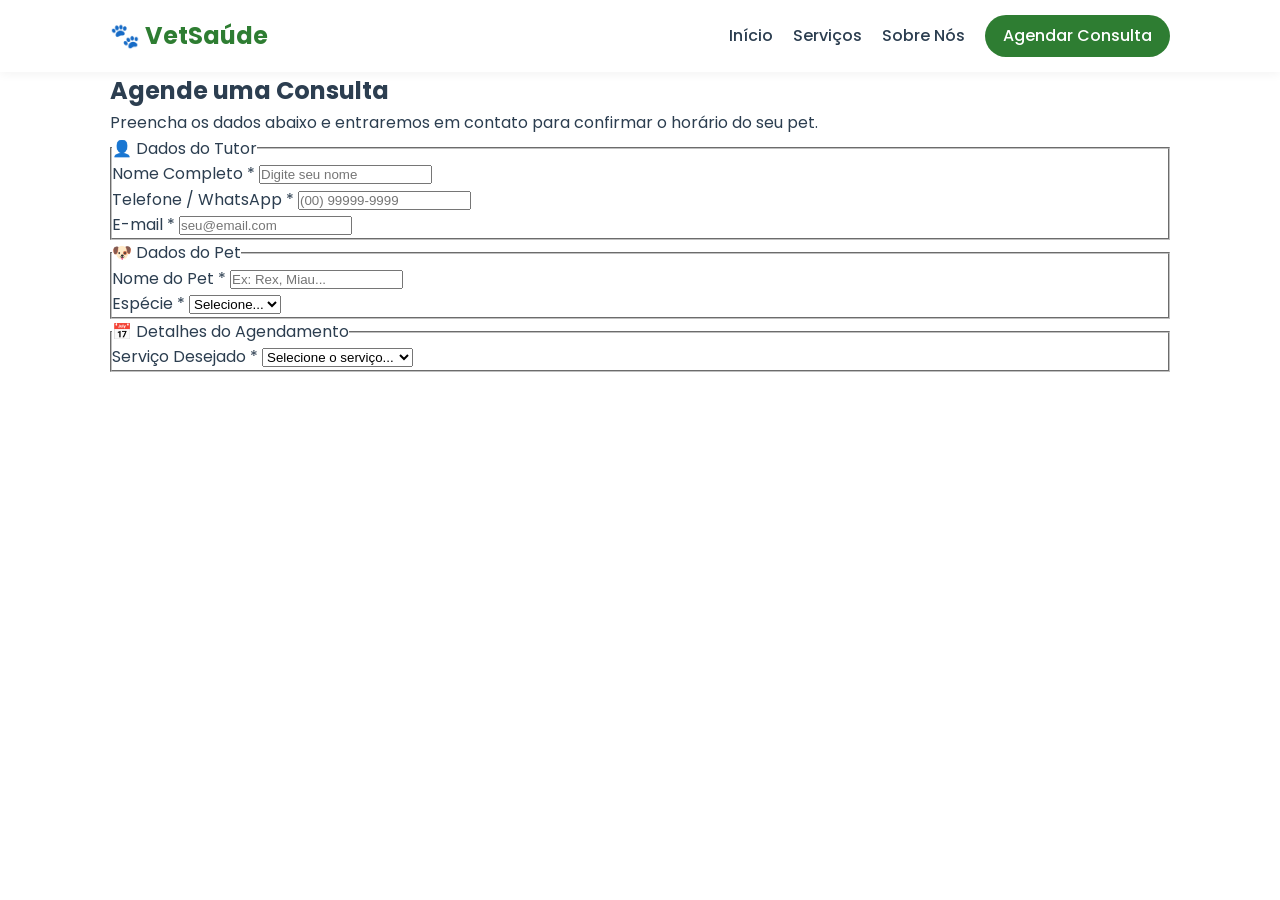
==== agendamentos.html @ 67315372 "Create agendamentos.html" ====
<!DOCTYPE html>
<html lang="pt-BR">
<head>
  <meta charset="UTF-8">
  <meta name="viewport" content="width=device-width, initial-scale=1.0">
  <title>Agendar Consulta — VetSaúde</title>
  <link rel="stylesheet" href="style.css">
  <link rel="preconnect" href="https://fonts.googleapis.com">
  <link rel="preconnect" href="https://fonts.gstatic.com" crossorigin>
  <link href="https://fonts.googleapis.com/css2?family=Poppins:wght@300;400;600;700&display=swap" rel="stylesheet">
</head>
<body>

  <header class="header">
    <div class="container nav-container">
      <a href="index.html" class="logo">🐾 VetSaúde</a>
      <nav class="nav-links">
        <a href="index.html#inicio">Início</a>
        <a href="index.html#servicos">Serviços</a>
        <a href="index.html#sobre">Sobre Nós</a>
        <a href="agendamentos.html" class="btn-primary">Agendar Consulta</a>
      </nav>
    </div>
  </header>

  <section class="booking-section">
    <div class="container">
      <div class="form-wrapper">
        <h1 class="form-title">Agende uma Consulta</h1>
        <p class="form-subtitle">Preencha os dados abaixo e entraremos em contato para confirmar o horário do seu pet.</p>

        <form action="#" method="POST" class="booking-form">
          
          <fieldset class="form-group-set">
            <legend>👤 Dados do Tutor</legend>
            
            <div class="form-row">
              <div class="form-control">
                <label for="nome-tutor">Nome Completo *</label>
                <input type="text" id="nome-tutor" name="nome_tutor" placeholder="Digite seu nome" required>
              </div>

              <div class="form-control">
                <label for="telefone">Telefone / WhatsApp *</label>
                <input type="tel" id="telefone" name="telefone" placeholder="(00) 99999-9999" required>
              </div>
            </div>

            <div class="form-control">
              <label for="email">E-mail *</label>
              <input type="email" id="email" name="email" placeholder="seu@email.com" required>
            </div>
          </fieldset>

          <fieldset class="form-group-set">
            <legend>🐶 Dados do Pet</legend>

            <div class="form-row">
              <div class="form-control">
                <label for="nome-pet">Nome do Pet *</label>
                <input type="text" id="nome-pet" name="nome_pet" placeholder="Ex: Rex, Miau..." required>
              </div>

              <div class="form-control">
                <label for="tipo-pet">Espécie *</label>
                <select id="tipo-pet" name="tipo_pet" required>
                  <option value="" disabled selected>Selecione...</option>
                  <option value="Cão">Cão</option>
                  <option value="Gato">Gato</option>
                  <option value="Ave">Ave</option>
                  <option value="Outro">Outro</option>
                </select>
              </div>
            </div>
          </fieldset>

          <fieldset class="form-group-set">
            <legend>📅 Detalhes do Agendamento</legend>

            <div class="form-row">
              <div class="form-control">
                <label for="servico">Serviço Desejado *</label>
                <select id="servico" name="servico" required>
                  <option value="" disabled selected>Selecione o serviço...</option>
                  <option value="Consulta Geral">Consulta Geral</option>
                  <option value="Vacinação">Vacinação</option>
                  <option value="Exames">Exames Laboratoriais</option>
                  <option value="Cirurgia">Avaliação Cirúrgica</option>
                </select>
              </div>
---- style.css ----
/* --- Reset Básico e Variáveis --- */
:root {
  --primary-color: #2e7d32;     /* Verde principal */
  --primary-hover: #1b5e20;     /* Verde escuro para hover */
  --accent-color: #81c784;      /* Verde claro suave */
  --text-dark: #2c3e50;         /* Texto principal */
  --text-light: #666666;        /* Texto secundário */
  --bg-light: #f4f9f4;          /* Fundo suave */
  --bg-white: #ffffff;
  --shadow: 0 4px 12px rgba(0, 0, 0, 0.08);
  --radius: 12px;
}

* {
  margin: 0;
  padding: 0;
  box-sizing: border-box;
}

body {
  font-family: 'Poppins', sans-serif;
  color: var(--text-dark);
  background-color: var(--bg-white);
  line-height: 1.6;
}

.container {
  max-width: 1100px;
  margin: 0 auto;
  padding: 0 20px;
}

/* --- Cabeçalho & Navegação --- */
.header {
  background-color: var(--bg-white);
  box-shadow: 0 2px 10px rgba(0, 0, 0, 0.05);
  position: sticky;
  top: 0;
  z-index: 100;
}

.nav-container {
  display: flex;
  justify-content: space-between;
  align-items: center;
  padding: 15px 20px;
}

.logo {
  font-size: 1.5rem;
  font-weight: 700;
  color: var(--primary-color);
  text-decoration: none;
}

.nav-links {
  display: flex;
  align-items: center;
  gap: 20px;
}

.nav-links a {
  text-decoration: none;
  color: var(--text-dark);
  font-weight: 500;
  transition: color 0.3s ease;
}

.nav-links a:hover {
  color: var(--primary-color);
}

/* Botões */
.btn-primary {
  background-color: var(--primary-color) !important;
  color: #fff !important;
  padding: 8px 18px;
  border-radius: 25px;
  transition: background-color 0.3s ease !important;
}

.btn-primary:hover {
  background-color: var(--primary-hover) !important;
}

.btn-secondary {
  display: inline-block;
  background-color: var(--primary-color);
  color: #fff;
  padding: 12px 28px;
  border-radius: 30px;
  text-decoration: none;
  font-weight: 600;
  margin-top: 15px;
  transition: background-color 0.3s ease;
}

.btn-secondary:hover {
  background-color: var(--primary-hover);
}

/* --- Hero Section --- */
.hero {
  background: linear-gradient(135deg, rgba(46, 125, 50, 0.1), rgba(129, 199, 132, 0.2));
  padding: 100px 0;
  text-align: center;
}

.hero-content {
  max-width: 750px;
}

.hero h1 {
  font-size: 2.8rem;
  font-weight: 700;
  color: var(--primary-color);
  margin-bottom: 20px;
}

.hero p {
  font-size: 1.15rem;
  color: var(--text-light);
}

/* --- Seção Serviços --- */
.services {
  padding: 80px 0;
  background-color: var(--bg-light);
}

.section-title {
  text-align: center;
  font-size: 2rem;
  color: var(--primary-color);
  margin-bottom: 40px;
}

.services-grid {
  display: grid;
  grid-template-columns: repeat(auto-fit, minmax(230px, 1fr));
  gap: 25px;
}

.service-card {
  background-color: var(--bg-white);
  padding: 30px 20px;
  border-radius: var(--radius);
  box-shadow: var(--shadow);
  text-align: center;
  transition: transform 0.3s ease;
}

.service-card:hover {
  transform: translateY(-5px);
}

.service-card .icon {
  font-size: 2.5rem;
  margin-bottom: 15px;
}

.service-card h3 {
  font-size: 1.25rem;
  margin-bottom: 10px;
  color: var(--text-dark);
}

.service-card p {
  font-size: 0.95rem;
  color: var(--text-light);
}

/* --- Seção Sobre --- */
.about {
  padding: 80px 0;
  text-align: center;
}

.about-content {
  max-width: 800px;
}

.about h2 {
  font-size: 2rem;
  color: var(--primary-color);
  margin-bottom: 20px;
}

.about p {
  font-size: 1.1rem;
  color: var(--text-light);
}

/* --- Rodapé --- */
.footer {
  background-color: #1e3a1e;
  color: #fff;
  padding: 40px 0 20px;
}

.footer-content {
  text-align: center;
}

.footer-info h3 {
  font-size: 1.3rem;
  margin-bottom: 15px;
  color: var(--accent-color);
}

.footer-info p {
  font-size: 0.95rem;
  margin-bottom: 8px;
  opacity: 0.9;
}

.copyright {
  margin-top: 30px;
  font-size: 0.85rem;
  opacity: 0.6;
  border-top: 1px solid rgba(255, 255, 255, 0.1);
  padding-top: 15px;
}

/* --- Responsividade (Dispositivos Móveis) --- */
@media (max-width: 768px) {
  .nav-container {
    flex-direction: column;
    gap: 15px;
  }

  .hero h1 {
    font-size: 2rem;
  }

  .services-grid {
    grid-template-columns: 1fr;
  }
}
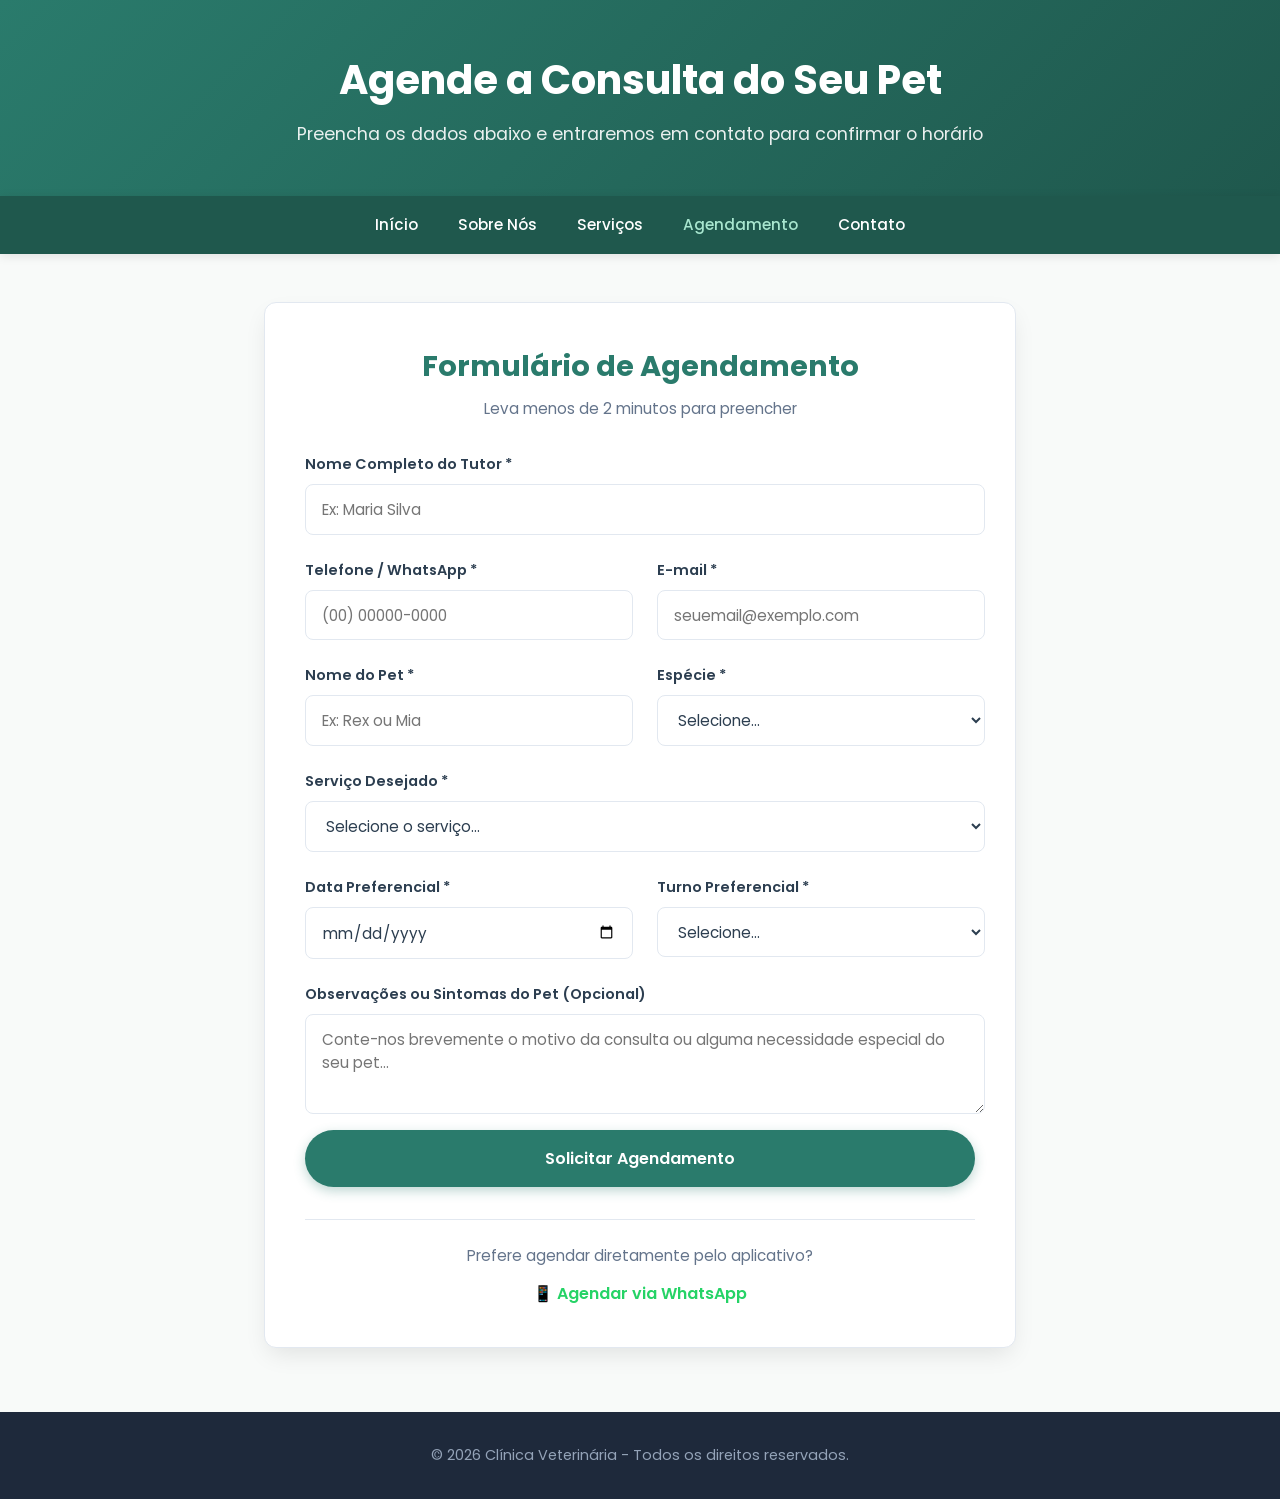
==== commit 2e90a56e: "Update agendamentos.html" ====
--- a/agendamentos.html
+++ b/agendamentos.html
@@ -1,90 +1,359 @@
 <!DOCTYPE html>
 <html lang="pt-BR">
 <head>
-  <meta charset="UTF-8">
-  <meta name="viewport" content="width=device-width, initial-scale=1.0">
-  <title>Agendar Consulta — VetSaúde</title>
-  <link rel="stylesheet" href="style.css">
-  <link rel="preconnect" href="https://fonts.googleapis.com">
-  <link rel="preconnect" href="https://fonts.gstatic.com" crossorigin>
-  <link href="https://fonts.googleapis.com/css2?family=Poppins:wght@300;400;600;700&display=swap" rel="stylesheet">
+    <meta charset="UTF-8">
+    <meta name="viewport" content="width=device-width, initial-scale=1.0">
+    <meta name="description" content="Agende uma consulta para o seu pet. Atendimento rápido e simplificado na nossa Clínica Veterinária.">
+    <title>Agendamento | Clínica Veterinária</title>
+    
+    <link rel="preconnect" href="https://fonts.googleapis.com">
+    <link rel="preconnect" href="https://fonts.gstatic.com" crossorigin>
+    <link href="https://fonts.googleapis.com/css2?family=Poppins:wght@400;500;600;700&display=swap" rel="stylesheet">
+
+    <style>
+        /* Variáveis Globais */
+        :root {
+            --primary-color: #2a7b6c;
+            --primary-dark: #1f584d;
+            --accent-color: #a8e6cf;
+            --bg-color: #f8faf9;
+            --card-bg: #ffffff;
+            --text-main: #2c3e50;
+            --text-muted: #64748b;
+            --border-color: #e2e8f0;
+            --shadow-sm: 0 4px 6px -1px rgba(0, 0, 0, 0.05);
+            --shadow-lg: 0 10px 25px -5px rgba(0, 0, 0, 0.1);
+            --radius: 12px;
+        }
+
+        * {
+            margin: 0;
+            padding: 0;
+            box-sizing: border-box;
+            font-family: 'Poppins', sans-serif;
+        }
+
+        body {
+            background-color: var(--bg-color);
+            color: var(--text-main);
+            line-height: 1.6;
+        }
+
+        /* Cabeçalho */
+        header {
+            background: linear-gradient(135deg, var(--primary-color), var(--primary-dark));
+            color: white;
+            padding: 3rem 1.5rem;
+            text-align: center;
+        }
+
+        header h1 {
+            font-size: 2.5rem;
+            font-weight: 700;
+            margin-bottom: 0.5rem;
+        }
+
+        header p {
+            font-size: 1.1rem;
+            opacity: 0.9;
+        }
+
+        /* Navegação */
+        nav {
+            background-color: var(--primary-dark);
+            padding: 1rem;
+            text-align: center;
+            position: sticky;
+            top: 0;
+            z-index: 100;
+            box-shadow: 0 2px 10px rgba(0,0,0,0.1);
+        }
+
+        nav a {
+            color: white;
+            text-decoration: none;
+            margin: 0 18px;
+            font-weight: 500;
+            font-size: 0.95rem;
+            transition: color 0.2s ease;
+        }
+
+        nav a:hover,
+        nav a.active {
+            color: var(--accent-color);
+        }
+
+        /* Estrutura Principal */
+        .container {
+            max-width: 800px;
+            margin: 3rem auto;
+            padding: 0 1.5rem;
+        }
+
+        .form-card {
+            background-color: var(--card-bg);
+            border-radius: var(--radius);
+            padding: 2.5rem;
+            box-shadow: var(--shadow-lg);
+            border: 1px solid var(--border-color);
+        }
+
+        .form-header {
+            text-align: center;
+            margin-bottom: 2rem;
+        }
+
+        .form-header h2 {
+            color: var(--primary-color);
+            font-size: 1.8rem;
+            margin-bottom: 0.5rem;
+        }
+
+        .form-header p {
+            color: var(--text-muted);
+            font-size: 0.95rem;
+        }
+
+        /* Formulário */
+        .form-grid {
+            display: grid;
+            grid-template-columns: 1fr 1fr;
+            gap: 1.5rem;
+        }
+
+        .form-group {
+            display: flex;
+            flex-direction: column;
+        }
+
+        .form-group.full-width {
+            grid-column: span 2;
+        }
+
+        label {
+            font-weight: 600;
+            font-size: 0.9rem;
+            margin-bottom: 0.5rem;
+            color: var(--text-main);
+        }
+
+        input, select, textarea {
+            padding: 0.8rem 1rem;
+            border: 1px solid var(--border-color);
+            border-radius: 8px;
+            font-size: 0.95rem;
+            color: var(--text-main);
+            background-color: #fff;
+            transition: border-color 0.2s ease, box-shadow 0.2s ease;
+            outline: none;
+        }
+
+        input:focus, select:focus, textarea:focus {
+            border-color: var(--primary-color);
+            box-shadow: 0 0 0 3px rgba(42, 123, 108, 0.15);
+        }
+
+        textarea {
+            resize: vertical;
+            min-height: 100px;
+        }
+
+        /* Botão de Envio */
+        .submit-btn {
+            background-color: var(--primary-color);
+            color: white;
+            border: none;
+            padding: 1rem 2rem;
+            border-radius: 30px;
+            font-size: 1rem;
+            font-weight: 600;
+            cursor: pointer;
+            width: 100%;
+            margin-top: 1rem;
+            transition: background-color 0.2s ease, transform 0.2s ease;
+            box-shadow: 0 4px 12px rgba(42, 123, 108, 0.3);
+        }
+
+        .submit-btn:hover {
+            background-color: var(--primary-dark);
+            transform: translateY(-2px);
+        }
+
+        /* Alternativa do WhatsApp */
+        .whatsapp-opt {
+            text-align: center;
+            margin-top: 2rem;
+            padding-top: 1.5rem;
+            border-top: 1px solid var(--border-color);
+        }
+
+        .whatsapp-opt p {
+            color: var(--text-muted);
+            font-size: 0.95rem;
+            margin-bottom: 0.8rem;
+        }
+
+        .whatsapp-btn {
+            display: inline-flex;
+            align-items: center;
+            gap: 0.5rem;
+            color: #25D366;
+            text-decoration: none;
+            font-weight: 600;
+            transition: opacity 0.2s ease;
+        }
+
+        .whatsapp-btn:hover {
+            opacity: 0.8;
+        }
+
+        /* Rodapé */
+        footer {
+            background-color: #1e293b;
+            color: #94a3b8;
+            text-align: center;
+            padding: 2rem 1rem;
+            margin-top: 4rem;
+            font-size: 0.9rem;
+        }
+
+        /* Responsividade */
+        @media (max-width: 600px) {
+            .form-grid {
+                grid-template-columns: 1fr;
+            }
+
+            .form-group.full-width {
+                grid-column: span 1;
+            }
+
+            .form-card {
+                padding: 1.5rem;
+            }
+
+            header h1 {
+                font-size: 1.8rem;
+            }
+
+            nav a {
+                display: inline-block;
+                margin: 5px 10px;
+            }
+        }
+    </style>
 </head>
 <body>
 
-  <header class="header">
-    <div class="container nav-container">
-      <a href="index.html" class="logo">🐾 VetSaúde</a>
-      <nav class="nav-links">
-        <a href="index.html#inicio">Início</a>
-        <a href="index.html#servicos">Serviços</a>
-        <a href="index.html#sobre">Sobre Nós</a>
-        <a href="agendamentos.html" class="btn-primary">Agendar Consulta</a>
-      </nav>
-    </div>
-  </header>
-
-  <section class="booking-section">
-    <div class="container">
-      <div class="form-wrapper">
-        <h1 class="form-title">Agende uma Consulta</h1>
-        <p class="form-subtitle">Preencha os dados abaixo e entraremos em contato para confirmar o horário do seu pet.</p>
-
-        <form action="#" method="POST" class="booking-form">
-          
-          <fieldset class="form-group-set">
-            <legend>👤 Dados do Tutor</legend>
-            
-            <div class="form-row">
-              <div class="form-control">
-                <label for="nome-tutor">Nome Completo *</label>
-                <input type="text" id="nome-tutor" name="nome_tutor" placeholder="Digite seu nome" required>
-              </div>
-
-              <div class="form-control">
-                <label for="telefone">Telefone / WhatsApp *</label>
-                <input type="tel" id="telefone" name="telefone" placeholder="(00) 99999-9999" required>
-              </div>
+    <header>
+        <h1>Agende a Consulta do Seu Pet</h1>
+        <p>Preencha os dados abaixo e entraremos em contato para confirmar o horário</p>
+    </header>
+
+    <nav aria-label="Navegação Principal">
+        <a href="index.html">Início</a>
+        <a href="sobre.html">Sobre Nós</a>
+        <a href="servicos.html">Serviços</a>
+        <a href="agendamentos.html" class="active">Agendamento</a>
+        <a href="contato.html">Contato</a>
+    </nav>
+
+    <main class="container">
+        
+        <div class="form-card">
+            <div class="form-header">
+                <h2>Formulário de Agendamento</h2>
+                <p>Leva menos de 2 minutos para preencher</p>
             </div>
 
-            <div class="form-control">
-              <label for="email">E-mail *</label>
-              <input type="email" id="email" name="email" placeholder="seu@email.com" required>
+            <form id="agendamentoForm" action="#" method="POST">
+                <div class="form-grid">
+                    
+                    <div class="form-group full-width">
+                        <label for="nome-tutor">Nome Completo do Tutor *</label>
+                        <input type="text" id="nome-tutor" name="nome-tutor" placeholder="Ex: Maria Silva" required>
+                    </div>
+
+                    <div class="form-group">
+                        <label for="telefone">Telefone / WhatsApp *</label>
+                        <input type="tel" id="telefone" name="telefone" placeholder="(00) 00000-0000" required>
+                    </div>
+
+                    <div class="form-group">
+                        <label for="email">E-mail *</label>
+                        <input type="email" id="email" name="email" placeholder="seuemail@exemplo.com" required>
+                    </div>
+
+                    <div class="form-group">
+                        <label for="nome-pet">Nome do Pet *</label>
+                        <input type="text" id="nome-pet" name="nome-pet" placeholder="Ex: Rex ou Mia" required>
+                    </div>
+
+                    <div class="form-group">
+                        <label for="especie">Espécie *</label>
+                        <select id="especie" name="especie" required>
+                            <option value="">Selecione...</option>
+                            <option value="Cão">Cão</option>
+                            <option value="Gato">Gato</option>
+                            <option value="Outro">Outro (Aves, Roedores, etc.)</option>
+                        </select>
+                    </div>
+
+                    <div class="form-group full-width">
+                        <label for="servico">Serviço Desejado *</label>
+                        <select id="servico" name="servico" required>
+                            <option value="">Selecione o serviço...</option>
+                            <option value="Consulta de Rotina">Consulta de Rotina</option>
+                            <option value="Vacinação">Vacinação</option>
+                            <option value="Exames Laboratoriais">Exames Laboratoriais</option>
+                            <option value="Cirurgia Geral">Cirurgia Geral</option>
+                            <option value="Estética e Banho">Estética e Banho</option>
+                            <option value="Outro">Outro serviço</option>
+                        </select>
+                    </div>
+
+                    <div class="form-group">
+                        <label for="data">Data Preferencial *</label>
+                        <input type="date" id="data" name="data" required>
+                    </div>
+
+                    <div class="form-group">
+                        <label for="horario">Turno Preferencial *</label>
+                        <select id="horario" name="horario" required>
+                            <option value="">Selecione...</option>
+                            <option value="Manhã">Manhã (08:00 - 12:00)</option>
+                            <option value="Tarde">Tarde (13:00 - 18:00)</option>
+                        </select>
+                    </div>
+
+                    <div class="form-group full-width">
+                        <label for="observacoes">Observações ou Sintomas do Pet (Opcional)</label>
+                        <textarea id="observacoes" name="observacoes" placeholder="Conte-nos brevemente o motivo da consulta ou alguma necessidade especial do seu pet..."></textarea>
+                    </div>
+
+                </div>
+
+                <button type="submit" class="submit-btn">Solicitar Agendamento</button>
+            </form>
+
+            <div class="whatsapp-opt">
+                <p>Prefere agendar diretamente pelo aplicativo?</p>
+                <a href="https://wa.me/5500000000000" class="whatsapp-btn" target="_blank" rel="noopener noreferrer">
+                    <span>📱 Agendar via WhatsApp</span>
+                </a>
             </div>
-          </fieldset>
-
-          <fieldset class="form-group-set">
-            <legend>🐶 Dados do Pet</legend>
-
-            <div class="form-row">
-              <div class="form-control">
-                <label for="nome-pet">Nome do Pet *</label>
-                <input type="text" id="nome-pet" name="nome_pet" placeholder="Ex: Rex, Miau..." required>
-              </div>
-
-              <div class="form-control">
-                <label for="tipo-pet">Espécie *</label>
-                <select id="tipo-pet" name="tipo_pet" required>
-                  <option value="" disabled selected>Selecione...</option>
-                  <option value="Cão">Cão</option>
-                  <option value="Gato">Gato</option>
-                  <option value="Ave">Ave</option>
-                  <option value="Outro">Outro</option>
-                </select>
-              </div>
-            </div>
-          </fieldset>
-
-          <fieldset class="form-group-set">
-            <legend>📅 Detalhes do Agendamento</legend>
-
-            <div class="form-row">
-              <div class="form-control">
-                <label for="servico">Serviço Desejado *</label>
-                <select id="servico" name="servico" required>
-                  <option value="" disabled selected>Selecione o serviço...</option>
-                  <option value="Consulta Geral">Consulta Geral</option>
-                  <option value="Vacinação">Vacinação</option>
-                  <option value="Exames">Exames Laboratoriais</option>
-                  <option value="Cirurgia">Avaliação Cirúrgica</option>
-                </select>
-              </div>
+        </div>
+
+    </main>
+
+    <footer>
+        <p>&copy; 2026 Clínica Veterinária - Todos os direitos reservados.</p>
+    </footer>
+
+    <script>
+        // Impede que o usuário selecione datas passadas no calendário
+        const today = new Date().toISOString().split('T')[0];
+        document.getElementById('data').setAttribute('min', today);
+    </script>
+
+</body>
+</html>
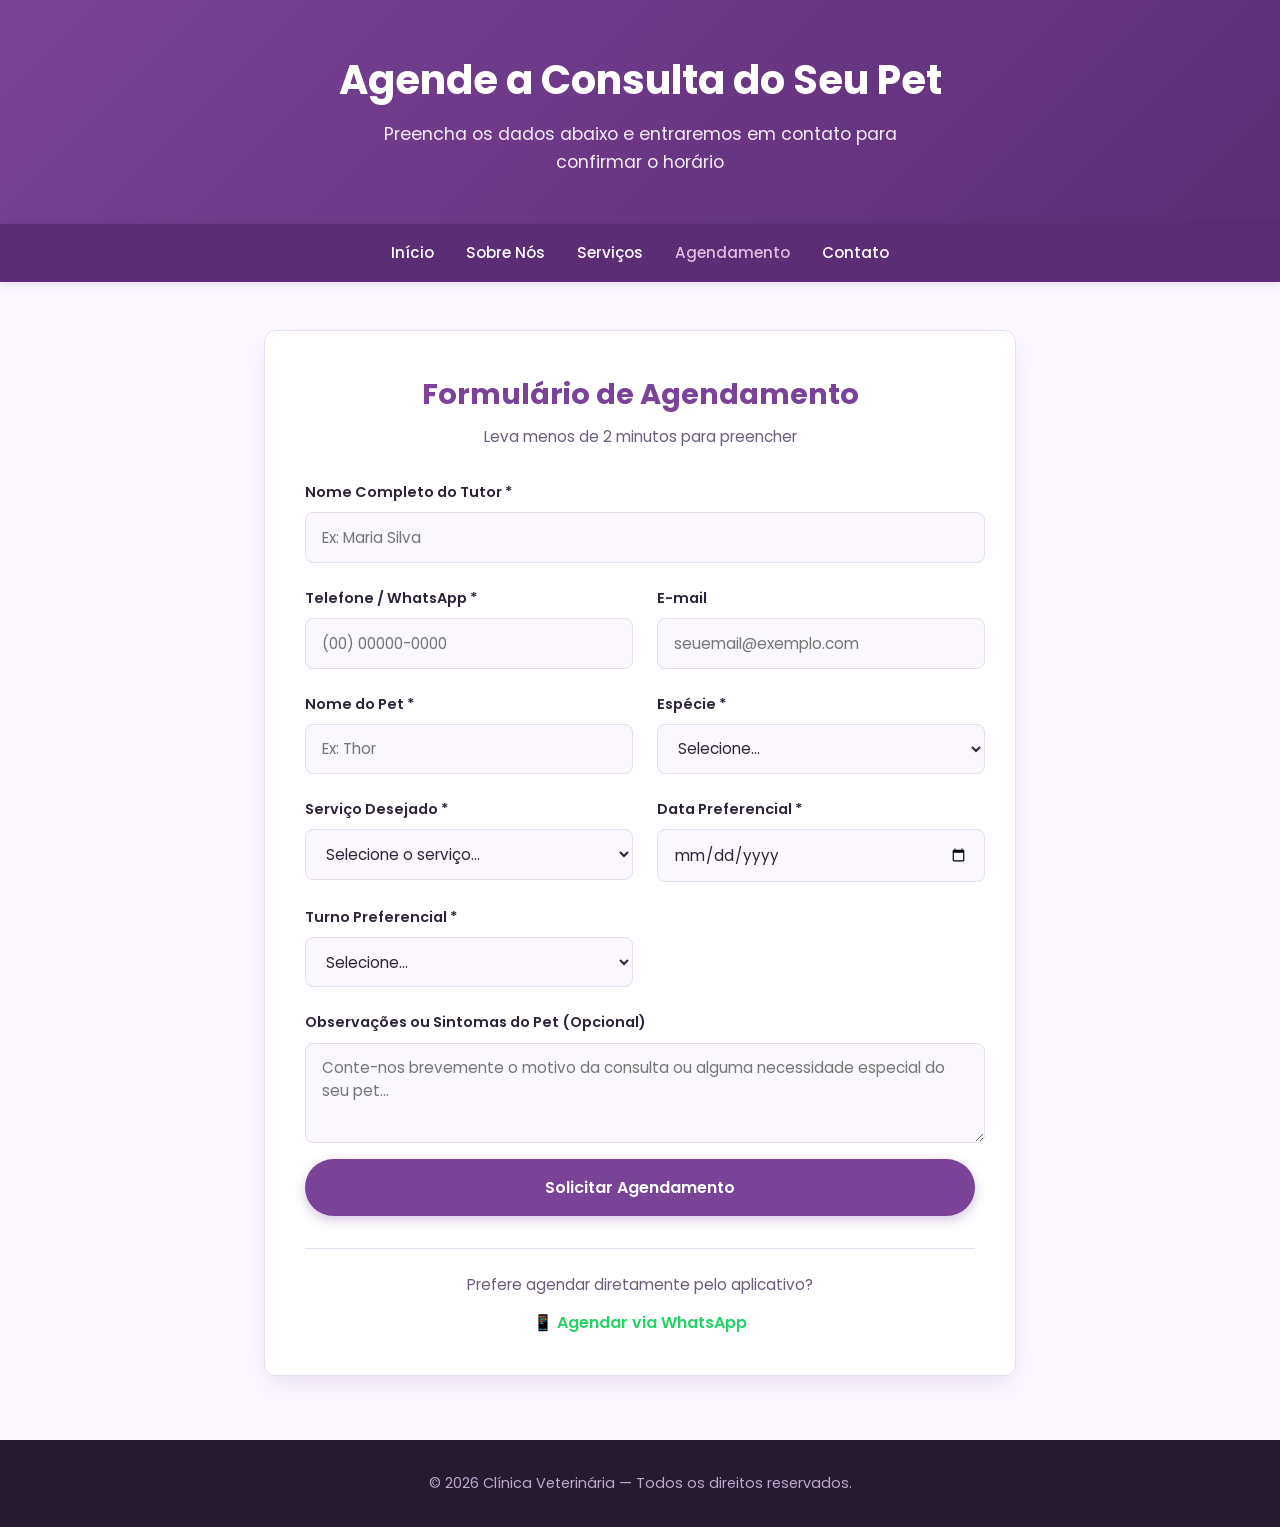
==== commit 90df029b: "Update agendamentos.html" ====
--- a/agendamentos.html
+++ b/agendamentos.html
@@ -9,238 +9,7 @@
     <link rel="preconnect" href="https://fonts.googleapis.com">
     <link rel="preconnect" href="https://fonts.gstatic.com" crossorigin>
     <link href="https://fonts.googleapis.com/css2?family=Poppins:wght@400;500;600;700&display=swap" rel="stylesheet">
-
-    <style>
-        /* Variáveis Globais */
-        :root {
-            --primary-color: #2a7b6c;
-            --primary-dark: #1f584d;
-            --accent-color: #a8e6cf;
-            --bg-color: #f8faf9;
-            --card-bg: #ffffff;
-            --text-main: #2c3e50;
-            --text-muted: #64748b;
-            --border-color: #e2e8f0;
-            --shadow-sm: 0 4px 6px -1px rgba(0, 0, 0, 0.05);
-            --shadow-lg: 0 10px 25px -5px rgba(0, 0, 0, 0.1);
-            --radius: 12px;
-        }
-
-        * {
-            margin: 0;
-            padding: 0;
-            box-sizing: border-box;
-            font-family: 'Poppins', sans-serif;
-        }
-
-        body {
-            background-color: var(--bg-color);
-            color: var(--text-main);
-            line-height: 1.6;
-        }
-
-        /* Cabeçalho */
-        header {
-            background: linear-gradient(135deg, var(--primary-color), var(--primary-dark));
-            color: white;
-            padding: 3rem 1.5rem;
-            text-align: center;
-        }
-
-        header h1 {
-            font-size: 2.5rem;
-            font-weight: 700;
-            margin-bottom: 0.5rem;
-        }
-
-        header p {
-            font-size: 1.1rem;
-            opacity: 0.9;
-        }
-
-        /* Navegação */
-        nav {
-            background-color: var(--primary-dark);
-            padding: 1rem;
-            text-align: center;
-            position: sticky;
-            top: 0;
-            z-index: 100;
-            box-shadow: 0 2px 10px rgba(0,0,0,0.1);
-        }
-
-        nav a {
-            color: white;
-            text-decoration: none;
-            margin: 0 18px;
-            font-weight: 500;
-            font-size: 0.95rem;
-            transition: color 0.2s ease;
-        }
-
-        nav a:hover,
-        nav a.active {
-            color: var(--accent-color);
-        }
-
-        /* Estrutura Principal */
-        .container {
-            max-width: 800px;
-            margin: 3rem auto;
-            padding: 0 1.5rem;
-        }
-
-        .form-card {
-            background-color: var(--card-bg);
-            border-radius: var(--radius);
-            padding: 2.5rem;
-            box-shadow: var(--shadow-lg);
-            border: 1px solid var(--border-color);
-        }
-
-        .form-header {
-            text-align: center;
-            margin-bottom: 2rem;
-        }
-
-        .form-header h2 {
-            color: var(--primary-color);
-            font-size: 1.8rem;
-            margin-bottom: 0.5rem;
-        }
-
-        .form-header p {
-            color: var(--text-muted);
-            font-size: 0.95rem;
-        }
-
-        /* Formulário */
-        .form-grid {
-            display: grid;
-            grid-template-columns: 1fr 1fr;
-            gap: 1.5rem;
-        }
-
-        .form-group {
-            display: flex;
-            flex-direction: column;
-        }
-
-        .form-group.full-width {
-            grid-column: span 2;
-        }
-
-        label {
-            font-weight: 600;
-            font-size: 0.9rem;
-            margin-bottom: 0.5rem;
-            color: var(--text-main);
-        }
-
-        input, select, textarea {
-            padding: 0.8rem 1rem;
-            border: 1px solid var(--border-color);
-            border-radius: 8px;
-            font-size: 0.95rem;
-            color: var(--text-main);
-            background-color: #fff;
-            transition: border-color 0.2s ease, box-shadow 0.2s ease;
-            outline: none;
-        }
-
-        input:focus, select:focus, textarea:focus {
-            border-color: var(--primary-color);
-            box-shadow: 0 0 0 3px rgba(42, 123, 108, 0.15);
-        }
-
-        textarea {
-            resize: vertical;
-            min-height: 100px;
-        }
-
-        /* Botão de Envio */
-        .submit-btn {
-            background-color: var(--primary-color);
-            color: white;
-            border: none;
-            padding: 1rem 2rem;
-            border-radius: 30px;
-            font-size: 1rem;
-            font-weight: 600;
-            cursor: pointer;
-            width: 100%;
-            margin-top: 1rem;
-            transition: background-color 0.2s ease, transform 0.2s ease;
-            box-shadow: 0 4px 12px rgba(42, 123, 108, 0.3);
-        }
-
-        .submit-btn:hover {
-            background-color: var(--primary-dark);
-            transform: translateY(-2px);
-        }
-
-        /* Alternativa do WhatsApp */
-        .whatsapp-opt {
-            text-align: center;
-            margin-top: 2rem;
-            padding-top: 1.5rem;
-            border-top: 1px solid var(--border-color);
-        }
-
-        .whatsapp-opt p {
-            color: var(--text-muted);
-            font-size: 0.95rem;
-            margin-bottom: 0.8rem;
-        }
-
-        .whatsapp-btn {
-            display: inline-flex;
-            align-items: center;
-            gap: 0.5rem;
-            color: #25D366;
-            text-decoration: none;
-            font-weight: 600;
-            transition: opacity 0.2s ease;
-        }
-
-        .whatsapp-btn:hover {
-            opacity: 0.8;
-        }
-
-        /* Rodapé */
-        footer {
-            background-color: #1e293b;
-            color: #94a3b8;
-            text-align: center;
-            padding: 2rem 1rem;
-            margin-top: 4rem;
-            font-size: 0.9rem;
-        }
-
-        /* Responsividade */
-        @media (max-width: 600px) {
-            .form-grid {
-                grid-template-columns: 1fr;
-            }
-
-            .form-group.full-width {
-                grid-column: span 1;
-            }
-
-            .form-card {
-                padding: 1.5rem;
-            }
-
-            header h1 {
-                font-size: 1.8rem;
-            }
-
-            nav a {
-                display: inline-block;
-                margin: 5px 10px;
-            }
-        }
-    </style>
+    <link rel="stylesheet" href="style.css">
 </head>
 <body>
 
@@ -257,7 +26,7 @@
         <a href="contato.html">Contato</a>
     </nav>
 
-    <main class="container">
+    <main class="container-form">
         
         <div class="form-card">
             <div class="form-header">
@@ -279,13 +48,13 @@
                     </div>
 
                     <div class="form-group">
-                        <label for="email">E-mail *</label>
-                        <input type="email" id="email" name="email" placeholder="seuemail@exemplo.com" required>
+                        <label for="email">E-mail</label>
+                        <input type="email" id="email" name="email" placeholder="seuemail@exemplo.com">
                     </div>
 
                     <div class="form-group">
                         <label for="nome-pet">Nome do Pet *</label>
-                        <input type="text" id="nome-pet" name="nome-pet" placeholder="Ex: Rex ou Mia" required>
+                        <input type="text" id="nome-pet" name="nome-pet" placeholder="Ex: Thor" required>
                     </div>
 
                     <div class="form-group">
@@ -294,11 +63,11 @@
                             <option value="">Selecione...</option>
                             <option value="Cão">Cão</option>
                             <option value="Gato">Gato</option>
-                            <option value="Outro">Outro (Aves, Roedores, etc.)</option>
+                            <option value="Outro">Outro</option>
                         </select>
                     </div>
 
-                    <div class="form-group full-width">
+                    <div class="form-group">
                         <label for="servico">Serviço Desejado *</label>
                         <select id="servico" name="servico" required>
                             <option value="">Selecione o serviço...</option>
@@ -346,11 +115,10 @@
     </main>
 
     <footer>
-        <p>&copy; 2026 Clínica Veterinária - Todos os direitos reservados.</p>
+        <p>&copy; 2026 Clínica Veterinária — Todos os direitos reservados.</p>
     </footer>
 
     <script>
-        // Impede que o usuário selecione datas passadas no calendário
         const today = new Date().toISOString().split('T')[0];
         document.getElementById('data').setAttribute('min', today);
     </script>
--- a/style.css
+++ b/style.css
@@ -0,0 +1,474 @@
+/* ========================================
+   Clínica Veterinária - style.css
+   Tema Roxo & Lilás
+======================================== */
+
+:root {
+    --primary-color: #7b4397;
+    --primary-dark: #5c2c75;
+    --accent-color: #e0bbe4;
+    --bg-color: #fcf8ff;
+    --card-bg: #ffffff;
+    --text-main: #2d2338;
+    --text-muted: #6b5c7e;
+    --border-color: #e8dcf0;
+    --shadow-sm: 0 4px 6px -1px rgba(123, 67, 151, 0.05);
+    --shadow-lg: 0 10px 25px -5px rgba(123, 67, 151, 0.15);
+    --radius: 12px;
+}
+
+* {
+    margin: 0;
+    padding: 0;
+    box-sizing: border-box;
+    font-family: 'Poppins', sans-serif;
+}
+
+html {
+    scroll-behavior: smooth;
+}
+
+body {
+    background-color: var(--bg-color);
+    color: var(--text-main);
+    line-height: 1.6;
+}
+
+/* ===== Header ===== */
+header {
+    background: linear-gradient(135deg, var(--primary-color), var(--primary-dark));
+    color: white;
+    padding: 3rem 1.5rem;
+    text-align: center;
+}
+
+header h1 {
+    font-size: 2.5rem;
+    font-weight: 700;
+    margin-bottom: 0.5rem;
+}
+
+header p {
+    font-size: 1.1rem;
+    opacity: 0.9;
+    max-width: 600px;
+    margin: 0 auto;
+}
+
+/* ===== Nav ===== */
+nav {
+    background-color: var(--primary-dark);
+    padding: 1rem;
+    text-align: center;
+    position: sticky;
+    top: 0;
+    z-index: 100;
+    box-shadow: 0 2px 10px rgba(0,0,0,0.1);
+}
+
+nav a {
+    color: white;
+    text-decoration: none;
+    margin: 0 14px;
+    font-weight: 500;
+    font-size: 0.95rem;
+    transition: color 0.2s ease;
+}
+
+nav a:hover,
+nav a.active {
+    color: var(--accent-color);
+}
+
+/* ===== Container ===== */
+.container {
+    max-width: 1100px;
+    margin: 0 auto;
+    padding: 3rem 1.5rem;
+}
+
+.container-form {
+    max-width: 800px;
+    margin: 3rem auto;
+    padding: 0 1.5rem;
+}
+
+/* ===== Hero (Início) ===== */
+.hero {
+    display: grid;
+    grid-template-columns: 1.1fr 0.9fr;
+    gap: 3rem;
+    align-items: center;
+    margin-bottom: 1rem;
+}
+
+.hero-text h2 {
+    font-size: 2.2rem;
+    color: var(--primary-dark);
+    margin-bottom: 1rem;
+    line-height: 1.25;
+}
+
+.hero-text p {
+    color: var(--text-muted);
+    font-size: 1.1rem;
+    margin-bottom: 1.8rem;
+}
+
+.hero-visual {
+    background: var(--card-bg);
+    border-radius: 20px;
+    padding: 2.5rem;
+    text-align: center;
+    box-shadow: var(--shadow-lg);
+    border: 1px solid var(--border-color);
+}
+
+.hero-emoji {
+    font-size: 5rem;
+    line-height: 1.3;
+}
+
+.hero-badge {
+    display: inline-block;
+    background: #f3e8ff;
+    color: var(--primary-dark);
+    padding: 0.4rem 1.1rem;
+    border-radius: 50px;
+    font-size: 0.85rem;
+    font-weight: 600;
+    margin-top: 0.8rem;
+}
+
+/* ===== Botões ===== */
+.btn {
+    display: inline-flex;
+    align-items: center;
+    gap: 0.5rem;
+    background: var(--primary-color);
+    color: white;
+    padding: 0.9rem 1.8rem;
+    border-radius: 30px;
+    text-decoration: none;
+    font-weight: 600;
+    font-size: 1rem;
+    transition: all 0.25s ease;
+    border: none;
+    cursor: pointer;
+    box-shadow: 0 4px 14px rgba(123, 67, 151, 0.3);
+}
+
+.btn:hover {
+    background: var(--primary-dark);
+    transform: translateY(-2px);
+}
+
+.btn-outline {
+    background: transparent;
+    color: var(--primary-color);
+    border: 2px solid var(--primary-color);
+    box-shadow: none;
+    margin-left: 0.7rem;
+}
+
+.btn-outline:hover {
+    background: var(--primary-color);
+    color: white;
+}
+
+/* ===== Seção Título ===== */
+.section-title {
+    text-align: center;
+    margin-bottom: 2.5rem;
+}
+
+.section-title h2 {
+    font-size: 1.9rem;
+    color: var(--primary-dark);
+    margin-bottom: 0.4rem;
+}
+
+.section-title p {
+    color: var(--text-muted);
+}
+
+.section-title .linha {
+    width: 50px;
+    height: 4px;
+    background: var(--accent-color);
+    margin: 0.7rem auto 0;
+    border-radius: 4px;
+}
+
+/* ===== Cards Serviços ===== */
+.servicos-grid {
+    display: grid;
+    grid-template-columns: repeat(auto-fit, minmax(260px, 1fr));
+    gap: 1.5rem;
+}
+
+.card {
+    background: var(--card-bg);
+    border-radius: var(--radius);
+    padding: 1.8rem;
+    box-shadow: var(--shadow-lg);
+    border: 1px solid var(--border-color);
+    border-top: 4px solid var(--primary-color);
+    transition: transform 0.25s ease, box-shadow 0.25s ease;
+}
+
+.card:hover {
+    transform: translateY(-6px);
+    box-shadow: 0 16px 35px -8px rgba(123, 67, 151, 0.2);
+}
+
+.card-icon {
+    width: 54px;
+    height: 54px;
+    background: #f3e8ff;
+    border-radius: 12px;
+    display: flex;
+    align-items: center;
+    justify-content: center;
+    font-size: 1.6rem;
+    margin-bottom: 1rem;
+}
+
+.card h3 {
+    font-size: 1.15rem;
+    color: var(--primary-dark);
+    margin-bottom: 0.5rem;
+}
+
+.card p {
+    color: var(--text-muted);
+    font-size: 0.95rem;
+}
+
+/* ===== Sobre ===== */
+.sobre-box {
+    background: var(--card-bg);
+    border-radius: 18px;
+    padding: 2.5rem;
+    box-shadow: var(--shadow-lg);
+    border: 1px solid var(--border-color);
+    display: grid;
+    grid-template-columns: 1fr 1fr;
+    gap: 2rem;
+    align-items: center;
+}
+
+.sobre-texto p {
+    color: var(--text-muted);
+    margin-bottom: 1rem;
+}
+
+.destaque {
+    background: linear-gradient(135deg, #f3e8ff, #ede4ff);
+    padding: 1.2rem 1.4rem;
+    border-radius: 12px;
+    border-left: 5px solid var(--primary-color);
+    font-weight: 500;
+    color: var(--primary-dark);
+}
+
+/* ===== CTA ===== */
+.cta-box {
+    background: linear-gradient(135deg, var(--primary-color), var(--primary-dark));
+    border-radius: 20px;
+    padding: 3rem 2rem;
+    text-align: center;
+    color: white;
+    margin-top: 3rem;
+    box-shadow: var(--shadow-lg);
+}
+
+.cta-box h2 {
+    font-size: 1.8rem;
+    margin-bottom: 0.6rem;
+}
+
+.cta-box p {
+    opacity: 0.9;
+    margin-bottom: 1.5rem;
+}
+
+.cta-box .btn {
+    background: white;
+    color: var(--primary-dark);
+    box-shadow: 0 4px 15px rgba(0,0,0,0.15);
+}
+
+.cta-box .btn:hover {
+    background: var(--accent-color);
+}
+
+/* ===== Formulário (Agendamento) ===== */
+.form-card {
+    background-color: var(--card-bg);
+    border-radius: var(--radius);
+    padding: 2.5rem;
+    box-shadow: var(--shadow-lg);
+    border: 1px solid var(--border-color);
+}
+
+.form-header {
+    text-align: center;
+    margin-bottom: 2rem;
+}
+
+.form-header h2 {
+    color: var(--primary-color);
+    font-size: 1.8rem;
+    margin-bottom: 0.5rem;
+}
+
+.form-header p {
+    color: var(--text-muted);
+    font-size: 0.95rem;
+}
+
+.form-grid {
+    display: grid;
+    grid-template-columns: 1fr 1fr;
+    gap: 1.5rem;
+}
+
+.form-group {
+    display: flex;
+    flex-direction: column;
+}
+
+.form-group.full-width {
+    grid-column: span 2;
+}
+
+label {
+    font-weight: 600;
+    font-size: 0.9rem;
+    margin-bottom: 0.5rem;
+    color: var(--text-main);
+}
+
+input, select, textarea {
+    padding: 0.8rem 1rem;
+    border: 1px solid var(--border-color);
+    border-radius: 8px;
+    font-size: 0.95rem;
+    color: var(--text-main);
+    background-color: #faf8fc;
+    transition: border-color 0.2s ease, box-shadow 0.2s ease, background-color 0.2s ease;
+    outline: none;
+}
+
+input:focus, select:focus, textarea:focus {
+    border-color: var(--primary-color);
+    background-color: #fff;
+    box-shadow: 0 0 0 3px rgba(123, 67, 151, 0.15);
+}
+
+textarea {
+    resize: vertical;
+    min-height: 100px;
+}
+
+.submit-btn {
+    background-color: var(--primary-color);
+    color: white;
+    border: none;
+    padding: 1rem 2rem;
+    border-radius: 30px;
+    font-size: 1rem;
+    font-weight: 600;
+    cursor: pointer;
+    width: 100%;
+    margin-top: 1rem;
+    transition: background-color 0.2s ease, transform 0.2s ease;
+    box-shadow: 0 4px 12px rgba(123, 67, 151, 0.3);
+}
+
+.submit-btn:hover {
+    background-color: var(--primary-dark);
+    transform: translateY(-2px);
+}
+
+.whatsapp-opt {
+    text-align: center;
+    margin-top: 2rem;
+    padding-top: 1.5rem;
+    border-top: 1px solid var(--border-color);
+}
+
+.whatsapp-opt p {
+    color: var(--text-muted);
+    font-size: 0.95rem;
+    margin-bottom: 0.8rem;
+}
+
+.whatsapp-btn {
+    display: inline-flex;
+    align-items: center;
+    gap: 0.5rem;
+    color: #25D366;
+    text-decoration: none;
+    font-weight: 600;
+    transition: opacity 0.2s ease;
+}
+
+.whatsapp-btn:hover {
+    opacity: 0.8;
+}
+
+/* ===== Footer ===== */
+footer {
+    background-color: #251b2e;
+    color: #bfa8ce;
+    text-align: center;
+    padding: 2rem 1rem;
+    margin-top: 4rem;
+    font-size: 0.9rem;
+}
+
+/* ===== Responsivo ===== */
+@media (max-width: 900px) {
+    .hero {
+        grid-template-columns: 1fr;
+        text-align: center;
+    }
+
+    .hero-text h2 {
+        font-size: 1.8rem;
+    }
+
+    .btn-outline {
+        margin-left: 0;
+        margin-top: 0.8rem;
+    }
+
+    .sobre-box {
+        grid-template-columns: 1fr;
+    }
+}
+
+@media (max-width: 600px) {
+    header h1 {
+        font-size: 1.8rem;
+    }
+
+    nav a {
+        display: inline-block;
+        margin: 5px 10px;
+    }
+
+    .form-grid {
+        grid-template-columns: 1fr;
+    }
+
+    .form-group.full-width {
+        grid-column: span 1;
+    }
+
+    .form-card {
+        padding: 1.5rem;
+    }
+}
